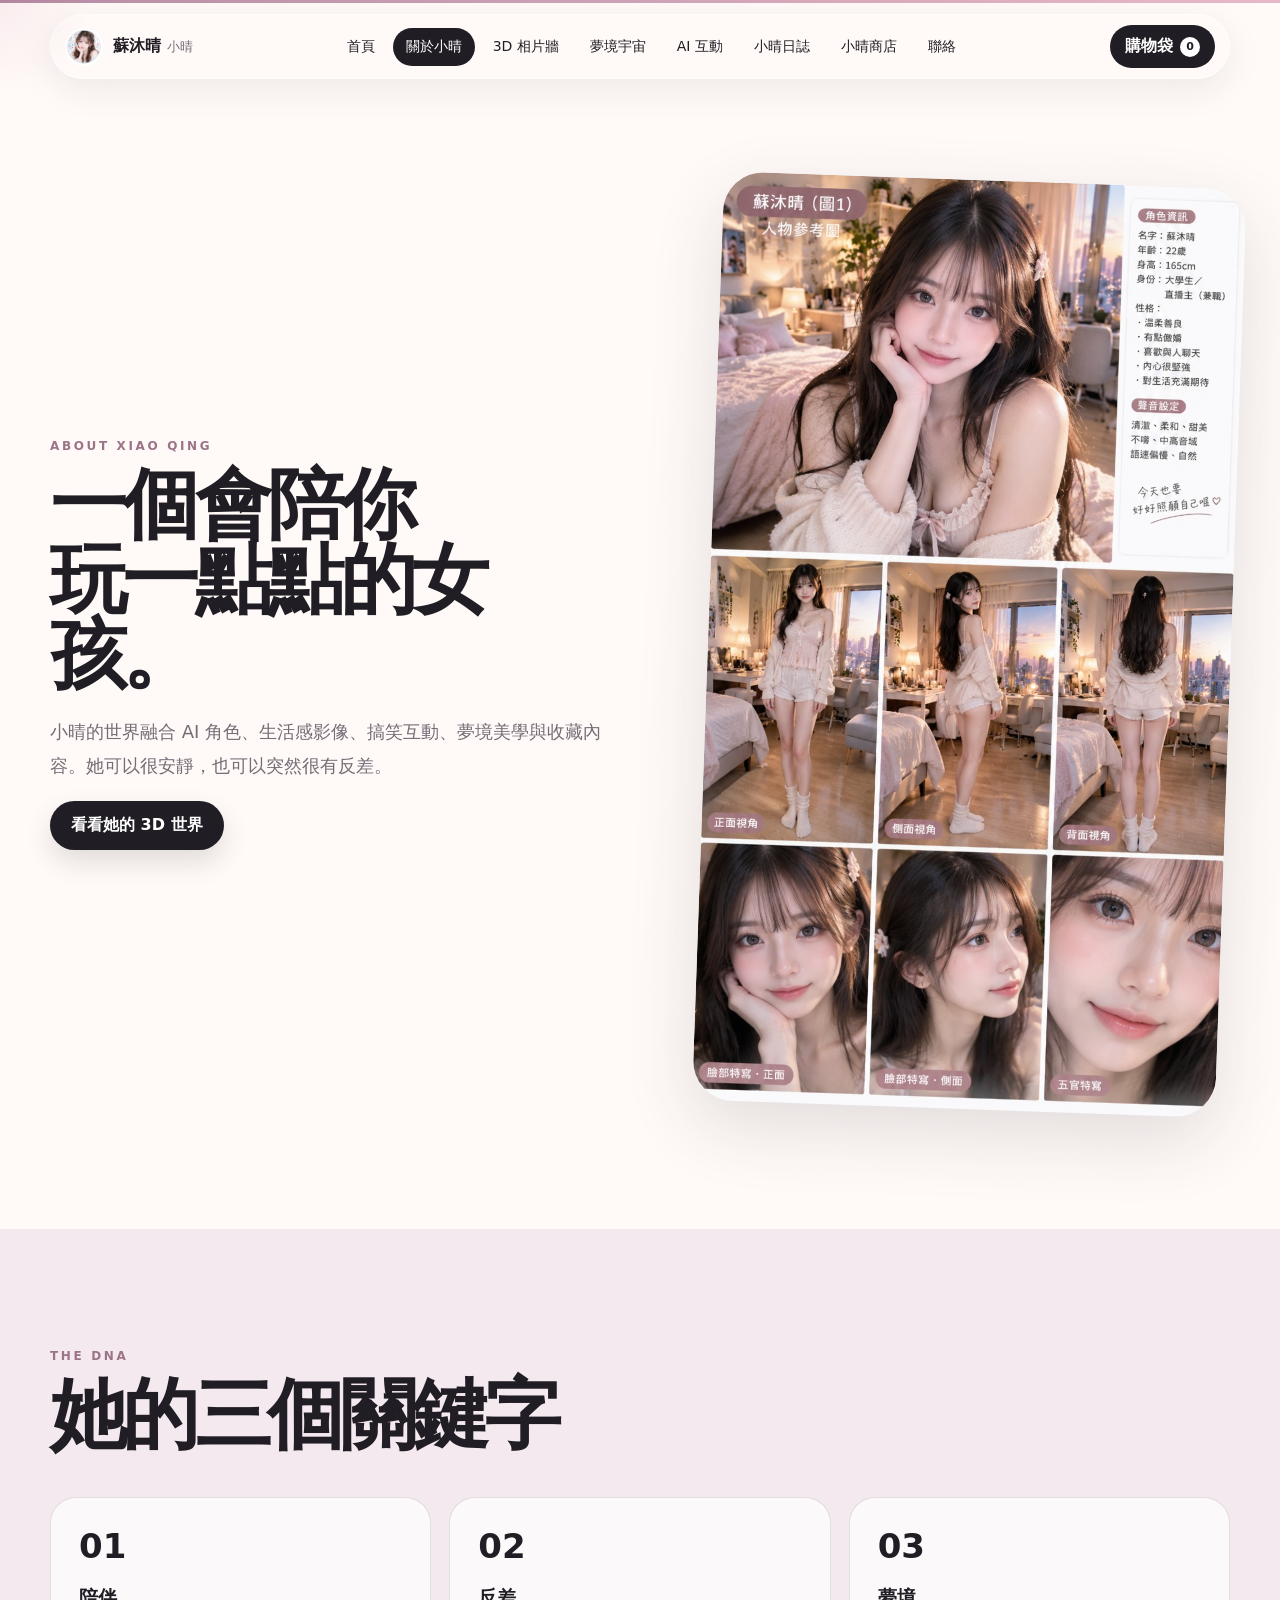
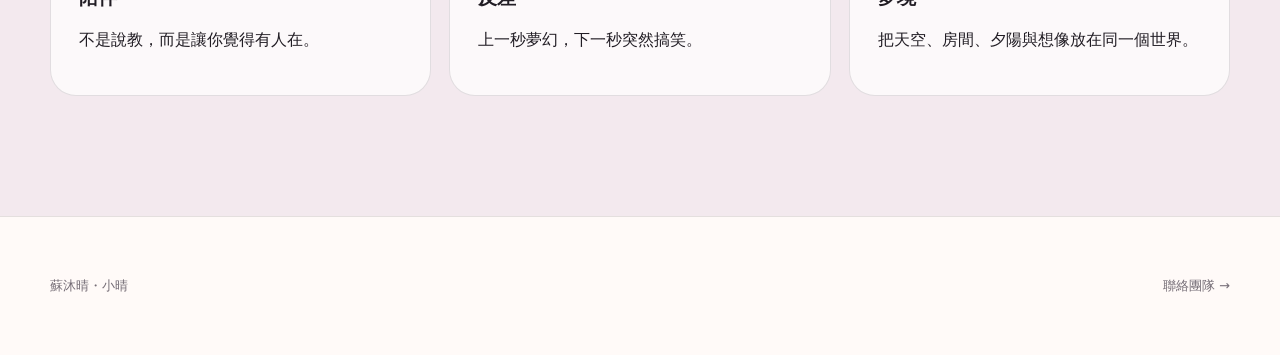
==== about.html @ 4d855e4e "Add files via upload" ====
<!doctype html><html lang="zh-Hant"><head><meta charset="utf-8"><meta name="viewport" content="width=device-width,initial-scale=1"><title>關於小晴｜蘇沐晴</title><link rel="stylesheet" href="style.css"></head><body><div class="topline"></div><div class="cursor-glow"></div><nav class="nav"><a class="brand" href="index.html"><img src="assets/avatar.jpg"><span>蘇沐晴 <small>小晴</small></span></a><div class="navlinks"><a href="index.html">首頁</a><a class="active" href="about.html">關於小晴</a><a href="gallery.html">3D 相片牆</a><a href="universe.html">夢境宇宙</a><a href="interaction.html">AI 互動</a><a href="journal.html">小晴日誌</a><a href="shop.html">小晴商店</a><a href="contact.html">聯絡</a></div><button class="cart open-cart">購物袋 <span class="count cart-count">0</span></button><button class="menu">☰</button></nav><main><section class="section split" style="padding-top:180px"><div><div class="kicker">ABOUT XIAO QING</div><h1 class="title">一個會陪你<br>玩一點點的女孩。</h1><p class="lead">小晴的世界融合 AI 角色、生活感影像、搞笑互動、夢境美學與收藏內容。她可以很安靜，也可以突然很有反差。</p><a class="btn" href="gallery.html">看看她的 3D 世界</a></div><div class="portrait"><img src="assets/character-sheet.jpg"></div></section><section class="section" style="background:#f3e9ee"><div class="kicker">THE DNA</div><h2 class="title">她的三個關鍵字</h2><div class="feature-grid"><div class="feature"><b>01</b><h3>陪伴</h3><p>不是說教，而是讓你覺得有人在。</p></div><div class="feature"><b>02</b><h3>反差</h3><p>上一秒夢幻，下一秒突然搞笑。</p></div><div class="feature"><b>03</b><h3>夢境</h3><p>把天空、房間、夕陽與想像放在同一個世界。</p></div></div></section></main><footer class="footer"><div>蘇沐晴・小晴</div><div><a href="contact.html">聯絡團隊 →</a></div></footer><div class="modal" id="cartModal"><div class="modal-box" style="padding:35px"><button class="modal-close">×</button><h2>我的購物袋</h2><div class="cart-list"></div><div style="display:flex;justify-content:space-between;margin-top:25px"><b>總計</b><b class="cart-total">NT$0</b></div><button class="btn checkout" style="width:100%;margin-top:20px">前往下單</button></div></div><div class="toast"></div><button class="backtop">↑</button><script src="script.js"></script></body></html>
---- style.css ----
:root{--ink:#211d24;--muted:#756d76;--paper:#fffaf8;--pink:#f4dce3;--blue:#dfeaf5;--line:rgba(33,29,36,.12);--glass:rgba(255,255,255,.66);--shadow:0 24px 70px rgba(52,38,52,.14);--radius:28px}*{box-sizing:border-box}html{scroll-behavior:smooth}body{margin:0;color:var(--ink);font-family:"Noto Sans TC","Microsoft JhengHei",system-ui,sans-serif;background:var(--paper);overflow-x:hidden}a{color:inherit;text-decoration:none}button,input,textarea,select{font:inherit}button{cursor:pointer;border:0}.topline{position:fixed;top:0;left:0;right:0;height:3px;background:linear-gradient(90deg,#b68da5,#e7b8c7,#9ab7d2,#b68da5);background-size:300% 100%;animation:flow 7s linear infinite;z-index:1000}@keyframes flow{to{background-position:300% 0}}.nav{position:fixed;z-index:900;top:14px;left:50%;transform:translateX(-50%);width:min(1180px,calc(100% - 32px));padding:10px 14px;border:1px solid rgba(255,255,255,.65);background:rgba(255,250,248,.68);backdrop-filter:blur(18px);border-radius:999px;display:flex;align-items:center;gap:16px;box-shadow:0 10px 35px rgba(38,27,38,.08)}.brand{display:flex;align-items:center;gap:10px;font-weight:800;white-space:nowrap}.brand img{width:38px;height:38px;border-radius:50%;object-fit:cover;border:2px solid #fff}.brand small{font-weight:500;color:var(--muted)}.navlinks{display:flex;align-items:center;justify-content:center;gap:5px;flex:1}.navlinks a{padding:10px 13px;border-radius:999px;font-size:14px;transition:.25s}.navlinks a:hover,.navlinks a.active{background:#211d24;color:#fff}.cart{padding:11px 15px;border-radius:999px;background:#211d24;color:#fff;display:flex;align-items:center;gap:7px;font-weight:700}.count{min-width:20px;height:20px;border-radius:50%;display:grid;place-items:center;background:#fff;color:#211d24;font-size:11px}.menu{display:none;background:#211d24;color:#fff;border-radius:50%;width:42px;height:42px}.hero{min-height:100vh;position:relative;display:grid;place-items:center;overflow:hidden;background:#111}.hero-bg{position:absolute;inset:0;background:url('assets/hero.jpg') center/cover;filter:saturate(.95)}.hero-bg:after{content:"";position:absolute;inset:0;background:linear-gradient(90deg,rgba(17,14,19,.7),rgba(17,14,19,.18) 65%,rgba(17,14,19,.35))}.hero-content{position:relative;z-index:2;width:min(1180px,calc(100% - 40px));padding-top:100px;color:#fff}.eyebrow{letter-spacing:.24em;font-size:12px;text-transform:uppercase;opacity:.8}.hero h1{font-size:clamp(54px,9vw,128px);line-height:.92;margin:20px 0 18px;letter-spacing:-.07em}.hero p{font-size:clamp(16px,2vw,22px);max-width:620px;line-height:1.8;color:rgba(255,255,255,.86)}.hero-actions{display:flex;gap:12px;flex-wrap:wrap;margin-top:32px}.btn{display:inline-flex;align-items:center;justify-content:center;gap:9px;padding:14px 21px;border-radius:999px;background:#211d24;color:#fff;font-weight:800;transition:.3s;box-shadow:0 12px 28px rgba(0,0,0,.12)}.btn:hover{transform:translateY(-4px);box-shadow:0 18px 34px rgba(0,0,0,.18)}.btn.light{background:#fff;color:#211d24}.btn.ghost{background:transparent;border:1px solid currentColor;box-shadow:none}.hero-orb{position:absolute;width:320px;height:320px;border-radius:50%;right:-90px;bottom:-80px;background:radial-gradient(circle,rgba(255,255,255,.25),transparent 68%);filter:blur(5px)}.marquee{overflow:hidden;border-block:1px solid var(--line);background:#211d24;color:#fff}.marquee-track{display:flex;width:max-content;animation:marq 24s linear infinite}.marquee span{padding:14px 28px;letter-spacing:.12em;font-size:12px;white-space:nowrap}@keyframes marq{to{transform:translateX(-50%)}}section{position:relative}.section{padding:120px max(22px,calc((100% - 1180px)/2))}.split{display:grid;grid-template-columns:1.05fr .95fr;gap:80px;align-items:center}.kicker{font-size:12px;letter-spacing:.22em;text-transform:uppercase;color:#9b7487;font-weight:800}.title{font-size:clamp(42px,6vw,82px);line-height:.98;letter-spacing:-.06em;margin:14px 0 22px}.lead{font-size:18px;line-height:1.9;color:var(--muted)}.portrait{border-radius:40px;overflow:hidden;box-shadow:var(--shadow);transform:rotate(2deg);background:#eee}.portrait img{width:100%;display:block}.floating-note{position:absolute;right:-20px;bottom:25px;padding:18px 22px;background:rgba(255,255,255,.84);backdrop-filter:blur(15px);border:1px solid #fff;border-radius:22px;box-shadow:var(--shadow);max-width:250px}.feature-grid{display:grid;grid-template-columns:repeat(3,1fr);gap:18px;margin-top:45px}.feature{padding:28px;border:1px solid var(--line);background:rgba(255,255,255,.7);border-radius:26px;transition:.35s}.feature:hover{transform:translateY(-8px) rotate(.5deg);box-shadow:var(--shadow)}.feature b{display:block;font-size:34px;margin-bottom:18px}.scene{min-height:75vh;background:center/cover fixed url('assets/room-window.jpg');display:grid;place-items:center}.scene-card{width:min(760px,calc(100% - 40px));padding:50px;border:1px solid rgba(255,255,255,.5);background:rgba(255,255,255,.18);backdrop-filter:blur(15px);color:#fff;border-radius:36px;text-align:center;box-shadow:0 30px 100px rgba(0,0,0,.22)}.scene-card h2{font-size:clamp(40px,6vw,78px);margin:0 0 16px}.cards{display:grid;grid-template-columns:repeat(3,1fr);gap:18px}.mini-card{min-height:330px;border-radius:30px;overflow:hidden;position:relative;isolation:isolate;transition:.4s;box-shadow:var(--shadow)}.mini-card:hover{transform:translateY(-10px) scale(1.01)}.mini-card img{width:100%;height:100%;object-fit:cover}.mini-card:after{content:"";position:absolute;inset:45% 0 0;background:linear-gradient(transparent,rgba(0,0,0,.7));z-index:1}.mini-card .caption{position:absolute;z-index:2;bottom:24px;left:24px;right:24px;color:#fff}.mini-card .caption h3{margin:0 0 6px;font-size:26px}.shop-head{display:flex;justify-content:space-between;align-items:end;gap:30px;margin-bottom:42px}.products{display:grid;grid-template-columns:repeat(3,1fr);gap:22px}.product{background:#fff;border:1px solid var(--line);border-radius:30px;overflow:hidden;transition:.35s;box-shadow:0 12px 40px rgba(45,34,44,.05)}.product:hover{transform:translateY(-8px);box-shadow:var(--shadow)}.product-img{height:330px;overflow:hidden;position:relative}.product-img img{width:100%;height:100%;object-fit:cover;transition:.6s}.product:hover .product-img img{transform:scale(1.06)}.tag{position:absolute;left:15px;top:15px;padding:8px 12px;background:rgba(255,255,255,.86);backdrop-filter:blur(8px);border-radius:999px;font-size:11px;font-weight:800}.product-body{padding:22px}.product-body h3{margin:0 0 8px;font-size:21px}.price{font-weight:900;font-size:20px}.product-actions{display:flex;gap:8px;margin-top:18px}.product-actions .btn{flex:1;padding:12px 10px;font-size:13px}.story-band{background:linear-gradient(135deg,#f1dce5,#dceaf5);overflow:hidden}.story-band:before{content:"";position:absolute;width:520px;height:520px;border-radius:50%;background:rgba(255,255,255,.4);right:-150px;top:-180px}.gallery-wrap{background:#0c0b11;color:#fff;min-height:100vh;padding-top:150px;overflow:hidden}.gallery-stage{width:min(1100px,100%);height:620px;margin:20px auto 70px;position:relative;perspective:1400px;display:grid;place-items:center}.ring{width:340px;height:470px;position:relative;transform-style:preserve-3d;transition:transform .12s linear}.ring-card{position:absolute;left:0;top:0;width:340px;height:470px;border-radius:30px;overflow:hidden;border:1px solid rgba(255,255,255,.22);box-shadow:0 30px 80px rgba(0,0,0,.45);backface-visibility:hidden;background:#222}.ring-card img{width:100%;height:100%;object-fit:cover}.ring-card:after{content:"";position:absolute;inset:60% 0 0;background:linear-gradient(transparent,rgba(0,0,0,.7))}.ring-label{position:absolute;left:20px;bottom:20px;z-index:2}.gallery-controls{display:flex;justify-content:center;gap:12px}.circle-btn{width:50px;height:50px;border-radius:50%;background:#fff;color:#111;font-weight:900}.gallery-tip{text-align:center;color:rgba(255,255,255,.6);margin-top:20px}.universe{min-height:100vh;padding-top:150px;background:#080b16;color:#fff;position:relative;overflow:hidden}.starfield{position:absolute;inset:0;background-image:radial-gradient(#fff 1px,transparent 1px);background-size:75px 75px;opacity:.16;animation:stars 28s linear infinite}@keyframes stars{to{transform:translate(75px,75px)}}.planet{width:min(650px,75vw);aspect-ratio:1;border-radius:50%;margin:70px auto;background:radial-gradient(circle at 32% 25%,#ffe6ee 0 5%,transparent 20%),radial-gradient(circle at 62% 40%,#b3c8ee,transparent 35%),radial-gradient(circle at 35% 70%,#d59ab0,transparent 38%),linear-gradient(145deg,#111b45,#b9789b);box-shadow:inset -50px -60px 100px rgba(0,0,0,.5),0 0 100px rgba(173,140,255,.2);animation:float 7s ease-in-out infinite}@keyframes float{50%{transform:translateY(-18px) rotate(3deg)}}.planet-inner{text-align:center;padding-top:170px}.planet-inner h1{font-size:clamp(50px,8vw,110px);margin:0;letter-spacing:-.07em}.planet-inner p{color:#c9c9d8}.journal-grid{display:grid;grid-template-columns:1.5fr 1fr 1fr;gap:18px}.journal-card{min-height:430px;padding:28px;border-radius:32px;background:#fff;border:1px solid var(--line);display:flex;flex-direction:column;justify-content:end;overflow:hidden;position:relative}.journal-card img{position:absolute;inset:0;width:100%;height:100%;object-fit:cover;z-index:0}.journal-card:after{content:"";position:absolute;inset:45% 0 0;background:linear-gradient(transparent,rgba(0,0,0,.78));z-index:1}.journal-card .jtext{position:relative;z-index:2;color:#fff}.contact{background:#f4edf1}.contact-grid{display:grid;grid-template-columns:.8fr 1.2fr;gap:70px;align-items:start}.form{background:#fff;border:1px solid var(--line);padding:30px;border-radius:32px;box-shadow:var(--shadow)}.field{display:grid;gap:8px;margin-bottom:18px}.field label{font-size:13px;font-weight:800}.field input,.field textarea,.field select{width:100%;padding:14px 15px;border:1px solid var(--line);border-radius:16px;background:#fff;outline:0}.field input:focus,.field textarea:focus,.field select:focus{border-color:#9b7487;box-shadow:0 0 0 4px rgba(155,116,135,.1)}.field textarea{min-height:150px;resize:vertical}.footer{padding:60px max(22px,calc((100% - 1180px)/2));display:flex;justify-content:space-between;gap:20px;border-top:1px solid var(--line);font-size:13px;color:var(--muted)}.modal{position:fixed;inset:0;background:rgba(15,12,18,.62);backdrop-filter:blur(12px);z-index:2000;display:none;place-items:center;padding:20px}.modal.show{display:grid}.modal-box{width:min(900px,100%);max-height:90vh;overflow:auto;background:#fff;border-radius:34px;box-shadow:0 40px 120px rgba(0,0,0,.3);position:relative}.modal-close{position:absolute;right:16px;top:16px;width:44px;height:44px;border-radius:50%;background:#211d24;color:#fff;z-index:3}.product-detail{display:grid;grid-template-columns:1fr 1fr}.product-detail img{width:100%;height:100%;min-height:500px;object-fit:cover}.detail-copy{padding:45px}.detail-copy h2{font-size:42px;line-height:1;margin:10px 0 15px}.qty{display:flex;align-items:center;gap:10px;margin:24px 0}.qty button{width:38px;height:38px;border-radius:50%;background:#f0e9ed}.toast{position:fixed;left:50%;bottom:25px;transform:translate(-50%,20px);background:#211d24;color:#fff;padding:14px 20px;border-radius:999px;z-index:3000;opacity:0;pointer-events:none;transition:.3s}.toast.show{opacity:1;transform:translate(-50%,0)}.cursor-glow{position:fixed;width:220px;height:220px;border-radius:50%;background:radial-gradient(circle,rgba(228,181,202,.18),transparent 65%);pointer-events:none;transform:translate(-50%,-50%);z-index:9999;mix-blend-mode:multiply}.reveal{opacity:0;transform:translateY(25px);transition:opacity .8s ease,transform .8s ease}.reveal.on{opacity:1;transform:none}.backtop{position:fixed;right:22px;bottom:22px;width:48px;height:48px;border-radius:50%;background:#211d24;color:#fff;z-index:800;opacity:0;pointer-events:none;transition:.3s}.backtop.show{opacity:1;pointer-events:auto}@media(max-width:900px){.navlinks{display:none}.nav.open .navlinks{display:flex;position:absolute;top:68px;left:0;right:0;padding:12px;background:rgba(255,250,248,.95);border-radius:24px;flex-direction:column}.menu{display:block}.cart{margin-left:auto}.split,.contact-grid{grid-template-columns:1fr}.cards,.products,.feature-grid,.journal-grid{grid-template-columns:1fr}.product-detail{grid-template-columns:1fr}.product-detail img{min-height:330px;max-height:430px}.gallery-stage{height:520px}.ring,.ring-card{width:290px}.ring-card{height:400px}.section{padding-block:80px}.hero-content{padding-top:120px}.shop-head{display:block}.scene{min-height:65vh;background-attachment:scroll}.footer{flex-direction:column}}@media(prefers-reduced-motion:reduce){*,*:before,*:after{animation:none!important;scroll-behavior:auto!important;transition:none!important}}

/* ===== AI INTERACTION ROOM ===== */
.interaction-page{background:#080812;color:#fff}.interaction-hero{min-height:100vh;padding:145px max(22px,calc((100% - 1180px)/2)) 70px;display:grid;grid-template-columns:.85fr 1.15fr;gap:40px;align-items:center;position:relative;overflow:hidden;background:radial-gradient(circle at 70% 35%,rgba(212,164,202,.18),transparent 25%),radial-gradient(circle at 20% 70%,rgba(123,166,220,.12),transparent 25%),#080812}.interaction-stars{position:absolute;inset:0;opacity:.25;background-image:radial-gradient(#fff 1px,transparent 1px);background-size:90px 90px;animation:stars 30s linear infinite}.interaction-copy,.character-stage{position:relative;z-index:2}.interaction-copy h1{font-size:clamp(52px,7vw,96px);line-height:.95;letter-spacing:-.065em;margin:18px 0}.interaction-copy h1 em{font-style:normal;background:linear-gradient(90deg,#fff,#f0cde0,#c8dbff);-webkit-background-clip:text;background-clip:text;color:transparent}.interaction-copy p{max-width:580px;color:#c9c7d3;font-size:17px;line-height:1.9}.interaction-status{display:inline-flex;align-items:center;gap:9px;margin-top:24px;padding:12px 16px;border:1px solid rgba(255,255,255,.12);border-radius:999px;background:rgba(255,255,255,.05);color:#ddd}.status-dot{width:8px;height:8px;border-radius:50%;background:#a7e4c0;box-shadow:0 0 14px #a7e4c0}.character-stage{display:grid;place-items:center;min-height:650px;perspective:1200px}.stage-glow{position:absolute;width:520px;height:520px;border-radius:50%;background:radial-gradient(circle,rgba(242,194,219,.24),transparent 65%);filter:blur(10px)}.stage-card{width:min(500px,90%);height:650px;border:1px solid rgba(255,255,255,.14);border-radius:42px;overflow:hidden;position:relative;background:linear-gradient(180deg,rgba(255,255,255,.1),rgba(255,255,255,.03));box-shadow:0 40px 120px rgba(0,0,0,.45);transform:rotateY(-5deg);backdrop-filter:blur(8px)}.stage-card video,.stage-card>img{position:absolute;inset:0;width:100%;height:100%;object-fit:cover}.stage-card video{display:none}.stage-card video.ready{display:block}.stage-card>img.hidden{display:none}.stage-card:after{content:"";position:absolute;inset:55% 0 0;background:linear-gradient(transparent,rgba(0,0,0,.75));pointer-events:none}.stage-caption{position:absolute;left:28px;right:28px;bottom:26px;z-index:3}.stage-caption span{display:block;font-size:30px;font-weight:900}.stage-caption small{display:block;color:#ddd;margin-top:6px}.interaction-section{background:#faf5f7;color:#211d24}.interaction-section .lead{max-width:560px}.action-grid{display:grid;grid-template-columns:repeat(3,1fr);gap:14px}.action-btn{border:1px solid #eadde3;background:#fff;border-radius:24px;padding:18px;display:grid;grid-template-columns:auto 1fr auto;align-items:center;gap:14px;text-align:left;transition:.25s;cursor:pointer}.action-btn:hover,.action-btn.selected{transform:translateY(-5px);box-shadow:0 18px 45px rgba(77,47,64,.12);border-color:#c9a5b6}.action-icon{font-size:32px}.action-btn b{display:block;font-size:17px}.action-btn small{display:block;color:#8a7b83;margin-top:4px}.action-btn i{font-style:normal;color:#9b7487}.interaction-note{margin-top:30px;padding:22px 24px;border-radius:24px;background:linear-gradient(135deg,#f1e0e8,#e7eef8);line-height:1.8;color:#554850}.interaction-future{background:#0f101b;color:#fff}.interaction-future .lead{color:#c4c3cf;max-width:650px}.future-grid{display:grid;grid-template-columns:1fr 1fr;gap:70px;align-items:center}.future-cards{display:grid;grid-template-columns:1fr;gap:14px}.future-card{padding:25px;border:1px solid rgba(255,255,255,.1);border-radius:25px;background:rgba(255,255,255,.04);transition:.3s}.future-card:hover{transform:translateX(8px);background:rgba(255,255,255,.07)}.future-card b{font-size:12px;letter-spacing:.2em;color:#d8b4c8}.future-card h3{margin:8px 0}.future-card p{margin:0;color:#a9a8b5}@media(max-width:900px){.interaction-hero{grid-template-columns:1fr;padding-top:120px}.interaction-copy{order:1}.character-stage{order:2;min-height:560px}.stage-card{height:560px}.action-grid,.future-grid{grid-template-columns:1fr}.interaction-copy h1{font-size:clamp(50px,15vw,78px)}}
.transfer-box{display:none;margin:-4px 0 18px;padding:16px 18px;border-radius:18px;background:#faf1f5;border:1px solid #ecd9e2;color:#6d5862;line-height:1.7}.transfer-box.show{display:block}.transfer-box p{margin:6px 0 0;font-size:13px}
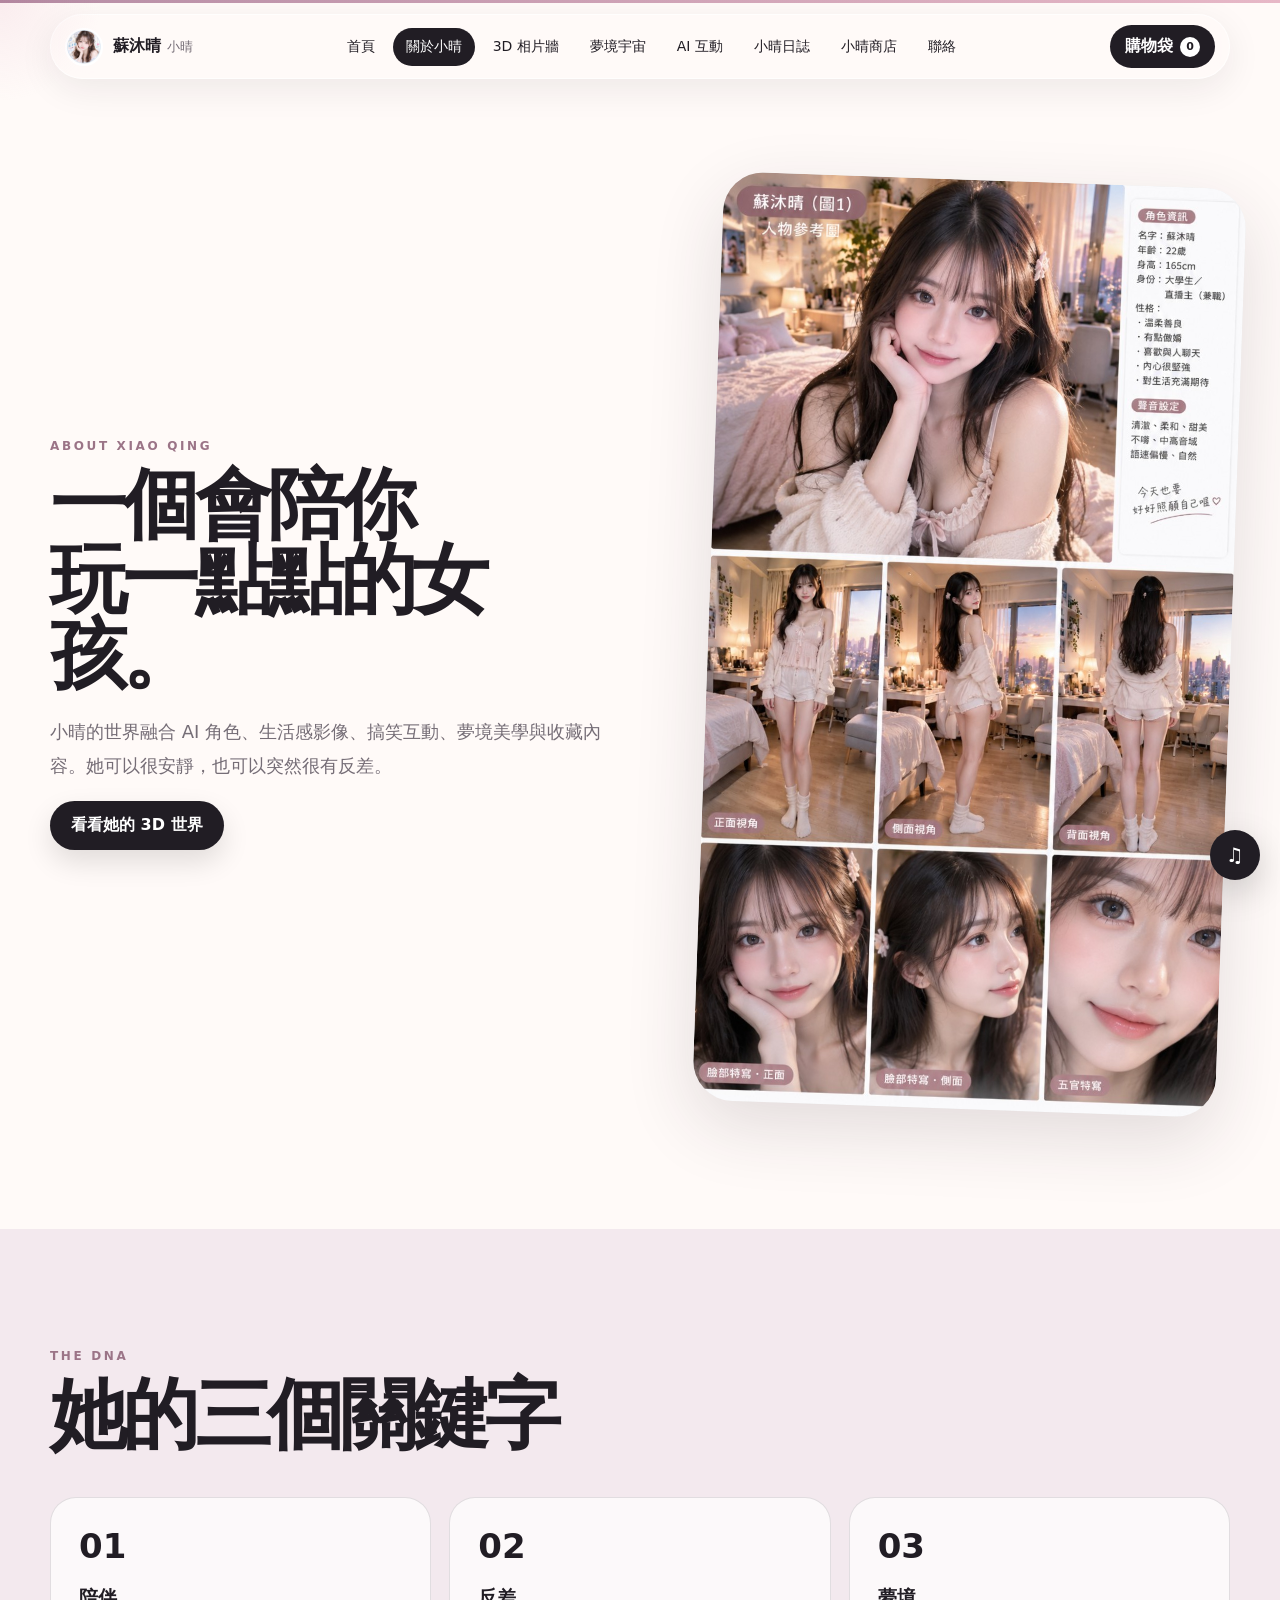
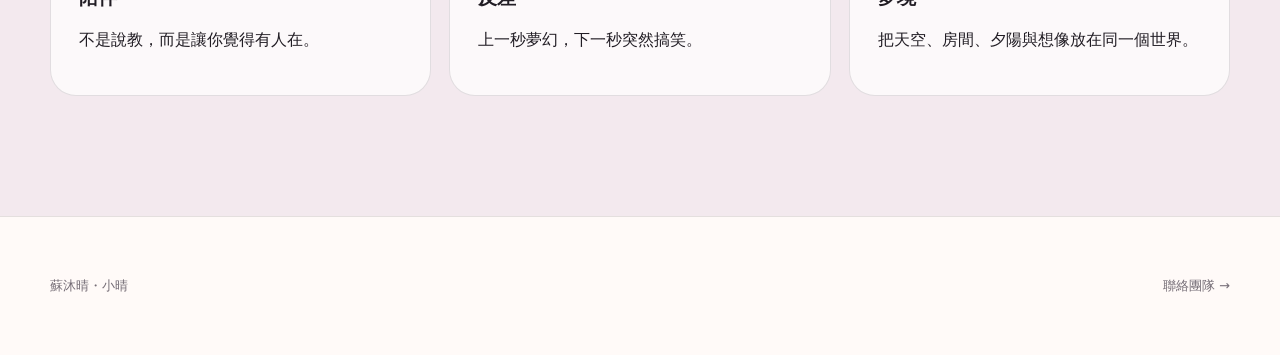
==== commit a675fe33: "Add files via upload" ====
--- a/about.html
+++ b/about.html
@@ -1 +1 @@
-<!doctype html><html lang="zh-Hant"><head><meta charset="utf-8"><meta name="viewport" content="width=device-width,initial-scale=1"><title>關於小晴｜蘇沐晴</title><link rel="stylesheet" href="style.css"></head><body><div class="topline"></div><div class="cursor-glow"></div><nav class="nav"><a class="brand" href="index.html"><img src="assets/avatar.jpg"><span>蘇沐晴 <small>小晴</small></span></a><div class="navlinks"><a href="index.html">首頁</a><a class="active" href="about.html">關於小晴</a><a href="gallery.html">3D 相片牆</a><a href="universe.html">夢境宇宙</a><a href="interaction.html">AI 互動</a><a href="journal.html">小晴日誌</a><a href="shop.html">小晴商店</a><a href="contact.html">聯絡</a></div><button class="cart open-cart">購物袋 <span class="count cart-count">0</span></button><button class="menu">☰</button></nav><main><section class="section split" style="padding-top:180px"><div><div class="kicker">ABOUT XIAO QING</div><h1 class="title">一個會陪你<br>玩一點點的女孩。</h1><p class="lead">小晴的世界融合 AI 角色、生活感影像、搞笑互動、夢境美學與收藏內容。她可以很安靜，也可以突然很有反差。</p><a class="btn" href="gallery.html">看看她的 3D 世界</a></div><div class="portrait"><img src="assets/character-sheet.jpg"></div></section><section class="section" style="background:#f3e9ee"><div class="kicker">THE DNA</div><h2 class="title">她的三個關鍵字</h2><div class="feature-grid"><div class="feature"><b>01</b><h3>陪伴</h3><p>不是說教，而是讓你覺得有人在。</p></div><div class="feature"><b>02</b><h3>反差</h3><p>上一秒夢幻，下一秒突然搞笑。</p></div><div class="feature"><b>03</b><h3>夢境</h3><p>把天空、房間、夕陽與想像放在同一個世界。</p></div></div></section></main><footer class="footer"><div>蘇沐晴・小晴</div><div><a href="contact.html">聯絡團隊 →</a></div></footer><div class="modal" id="cartModal"><div class="modal-box" style="padding:35px"><button class="modal-close">×</button><h2>我的購物袋</h2><div class="cart-list"></div><div style="display:flex;justify-content:space-between;margin-top:25px"><b>總計</b><b class="cart-total">NT$0</b></div><button class="btn checkout" style="width:100%;margin-top:20px">前往下單</button></div></div><div class="toast"></div><button class="backtop">↑</button><script src="script.js"></script></body></html>
+<!doctype html><html lang="zh-Hant"><head><meta charset="utf-8"><meta name="viewport" content="width=device-width,initial-scale=1"><title>關於小晴｜蘇沐晴</title><link rel="stylesheet" href="style.css"></head><body><div class="topline"></div><div class="cursor-glow"></div><nav class="nav"><a class="brand" href="index.html"><img src="assets/avatar.jpg"><span>蘇沐晴 <small>小晴</small></span></a><div class="navlinks"><a href="index.html">首頁</a><a class="active" href="about.html">關於小晴</a><a href="gallery.html">3D 相片牆</a><a href="universe.html">夢境宇宙</a><a href="interaction.html">AI 互動</a><a href="journal.html">小晴日誌</a><a href="shop.html">小晴商店</a><a href="contact.html">聯絡</a></div><button class="cart open-cart">購物袋 <span class="count cart-count">0</span></button><button class="menu">☰</button></nav><main><section class="section split" style="padding-top:180px"><div><div class="kicker">ABOUT XIAO QING</div><h1 class="title">一個會陪你<br>玩一點點的女孩。</h1><p class="lead">小晴的世界融合 AI 角色、生活感影像、搞笑互動、夢境美學與收藏內容。她可以很安靜，也可以突然很有反差。</p><a class="btn" href="gallery.html">看看她的 3D 世界</a></div><div class="portrait"><img src="assets/character-sheet.jpg"></div></section><section class="section" style="background:#f3e9ee"><div class="kicker">THE DNA</div><h2 class="title">她的三個關鍵字</h2><div class="feature-grid"><div class="feature"><b>01</b><h3>陪伴</h3><p>不是說教，而是讓你覺得有人在。</p></div><div class="feature"><b>02</b><h3>反差</h3><p>上一秒夢幻，下一秒突然搞笑。</p></div><div class="feature"><b>03</b><h3>夢境</h3><p>把天空、房間、夕陽與想像放在同一個世界。</p></div></div></section></main><footer class="footer"><div>蘇沐晴・小晴</div><div><a href="contact.html">聯絡團隊 →</a></div></footer><div class="modal" id="cartModal"><div class="modal-box" style="padding:35px"><button class="modal-close">×</button><h2>我的購物袋</h2><div class="cart-list"></div><div style="display:flex;justify-content:space-between;margin-top:25px"><b>總計</b><b class="cart-total">NT$0</b></div><button class="btn checkout" style="width:100%;margin-top:20px">前往下單</button></div></div><div class="toast"></div><button class="backtop">↑</button><script src="script.js"></script><script src="music.js"></script></body></html>
--- a/style.css
+++ b/style.css
@@ -3,3 +3,11 @@
 /* ===== AI INTERACTION ROOM ===== */
 .interaction-page{background:#080812;color:#fff}.interaction-hero{min-height:100vh;padding:145px max(22px,calc((100% - 1180px)/2)) 70px;display:grid;grid-template-columns:.85fr 1.15fr;gap:40px;align-items:center;position:relative;overflow:hidden;background:radial-gradient(circle at 70% 35%,rgba(212,164,202,.18),transparent 25%),radial-gradient(circle at 20% 70%,rgba(123,166,220,.12),transparent 25%),#080812}.interaction-stars{position:absolute;inset:0;opacity:.25;background-image:radial-gradient(#fff 1px,transparent 1px);background-size:90px 90px;animation:stars 30s linear infinite}.interaction-copy,.character-stage{position:relative;z-index:2}.interaction-copy h1{font-size:clamp(52px,7vw,96px);line-height:.95;letter-spacing:-.065em;margin:18px 0}.interaction-copy h1 em{font-style:normal;background:linear-gradient(90deg,#fff,#f0cde0,#c8dbff);-webkit-background-clip:text;background-clip:text;color:transparent}.interaction-copy p{max-width:580px;color:#c9c7d3;font-size:17px;line-height:1.9}.interaction-status{display:inline-flex;align-items:center;gap:9px;margin-top:24px;padding:12px 16px;border:1px solid rgba(255,255,255,.12);border-radius:999px;background:rgba(255,255,255,.05);color:#ddd}.status-dot{width:8px;height:8px;border-radius:50%;background:#a7e4c0;box-shadow:0 0 14px #a7e4c0}.character-stage{display:grid;place-items:center;min-height:650px;perspective:1200px}.stage-glow{position:absolute;width:520px;height:520px;border-radius:50%;background:radial-gradient(circle,rgba(242,194,219,.24),transparent 65%);filter:blur(10px)}.stage-card{width:min(500px,90%);height:650px;border:1px solid rgba(255,255,255,.14);border-radius:42px;overflow:hidden;position:relative;background:linear-gradient(180deg,rgba(255,255,255,.1),rgba(255,255,255,.03));box-shadow:0 40px 120px rgba(0,0,0,.45);transform:rotateY(-5deg);backdrop-filter:blur(8px)}.stage-card video,.stage-card>img{position:absolute;inset:0;width:100%;height:100%;object-fit:cover}.stage-card video{display:none}.stage-card video.ready{display:block}.stage-card>img.hidden{display:none}.stage-card:after{content:"";position:absolute;inset:55% 0 0;background:linear-gradient(transparent,rgba(0,0,0,.75));pointer-events:none}.stage-caption{position:absolute;left:28px;right:28px;bottom:26px;z-index:3}.stage-caption span{display:block;font-size:30px;font-weight:900}.stage-caption small{display:block;color:#ddd;margin-top:6px}.interaction-section{background:#faf5f7;color:#211d24}.interaction-section .lead{max-width:560px}.action-grid{display:grid;grid-template-columns:repeat(3,1fr);gap:14px}.action-btn{border:1px solid #eadde3;background:#fff;border-radius:24px;padding:18px;display:grid;grid-template-columns:auto 1fr auto;align-items:center;gap:14px;text-align:left;transition:.25s;cursor:pointer}.action-btn:hover,.action-btn.selected{transform:translateY(-5px);box-shadow:0 18px 45px rgba(77,47,64,.12);border-color:#c9a5b6}.action-icon{font-size:32px}.action-btn b{display:block;font-size:17px}.action-btn small{display:block;color:#8a7b83;margin-top:4px}.action-btn i{font-style:normal;color:#9b7487}.interaction-note{margin-top:30px;padding:22px 24px;border-radius:24px;background:linear-gradient(135deg,#f1e0e8,#e7eef8);line-height:1.8;color:#554850}.interaction-future{background:#0f101b;color:#fff}.interaction-future .lead{color:#c4c3cf;max-width:650px}.future-grid{display:grid;grid-template-columns:1fr 1fr;gap:70px;align-items:center}.future-cards{display:grid;grid-template-columns:1fr;gap:14px}.future-card{padding:25px;border:1px solid rgba(255,255,255,.1);border-radius:25px;background:rgba(255,255,255,.04);transition:.3s}.future-card:hover{transform:translateX(8px);background:rgba(255,255,255,.07)}.future-card b{font-size:12px;letter-spacing:.2em;color:#d8b4c8}.future-card h3{margin:8px 0}.future-card p{margin:0;color:#a9a8b5}@media(max-width:900px){.interaction-hero{grid-template-columns:1fr;padding-top:120px}.interaction-copy{order:1}.character-stage{order:2;min-height:560px}.stage-card{height:560px}.action-grid,.future-grid{grid-template-columns:1fr}.interaction-copy h1{font-size:clamp(50px,15vw,78px)}}
 .transfer-box{display:none;margin:-4px 0 18px;padding:16px 18px;border-radius:18px;background:#faf1f5;border:1px solid #ecd9e2;color:#6d5862;line-height:1.7}.transfer-box.show{display:block}.transfer-box p{margin:6px 0 0;font-size:13px}
+/* ===== V5.1 DREAM WORLD / INTERACTION UPGRADE ===== */
+.feature-link{display:block;color:inherit}.feature-link span{display:inline-block;margin-top:16px;font-size:13px;font-weight:800;color:#9b7487}.feature-link:hover span{transform:translateX(5px);transition:.25s}
+.universe-intro{position:relative;z-index:2;text-align:center;padding:40px 22px 0}.universe-intro h1{font-size:clamp(58px,10vw,130px);line-height:.9;letter-spacing:-.08em;margin:15px 0}.universe-intro p{color:#bfc1d0;font-size:18px}.universe-intro b{color:#fff}.dream-console{position:relative;z-index:2;width:min(1180px,calc(100% - 40px));margin:10px auto 70px;display:grid;grid-template-columns:1.25fr .75fr;gap:30px;align-items:center}.dream-orbit-wrap{position:relative;min-height:650px;display:grid;place-items:center}.dream-orbit{width:min(680px,78vw);height:min(680px,78vw);min-width:440px;min-height:440px;position:relative;display:grid;place-items:center;border-radius:50%;touch-action:none}.dream-orbit:before,.dream-orbit:after{content:"";position:absolute;inset:7%;border:1px solid rgba(255,255,255,.13);border-radius:50%;transform:rotateX(70deg) rotateZ(15deg)}.dream-orbit:after{inset:18%;transform:rotateX(70deg) rotateZ(-25deg);opacity:.65}.interactive-planet{width:min(560px,65vw);margin:0;cursor:grab;user-select:none;position:relative;z-index:2;transition:background .5s ease,box-shadow .5s ease;}.interactive-planet:active{cursor:grabbing}.interactive-planet[data-scene="dawn"]{background:radial-gradient(circle at 32% 25%,#fff2cf 0 5%,transparent 20%),radial-gradient(circle at 62% 40%,#ffb68b,transparent 35%),radial-gradient(circle at 35% 70%,#f3d8a0,transparent 38%),linear-gradient(145deg,#25365e,#ef9d83)}.interactive-planet[data-scene="ocean"]{background:radial-gradient(circle at 32% 25%,#d7f6ff 0 5%,transparent 20%),radial-gradient(circle at 62% 40%,#64bde5,transparent 35%),radial-gradient(circle at 35% 70%,#3b7db3,transparent 38%),linear-gradient(145deg,#071b3c,#39a5c5)}.dream-scene-label{display:inline-block;font-size:12px;letter-spacing:.2em;text-transform:uppercase;color:#e8d7df}.planet-inner h2{font-size:clamp(42px,7vw,82px);margin:8px 0;letter-spacing:-.06em}.wish-btn{margin-top:18px;padding:12px 18px;border-radius:999px;background:rgba(255,255,255,.14);border:1px solid rgba(255,255,255,.3);color:#fff;backdrop-filter:blur(10px)}.wish-btn:hover{background:rgba(255,255,255,.23)}.drag-tip{position:absolute;bottom:20px;color:#9b9cac;font-size:12px;letter-spacing:.08em}.dream-panel{padding:30px;border:1px solid rgba(255,255,255,.12);background:rgba(255,255,255,.05);backdrop-filter:blur(20px);border-radius:30px;box-shadow:0 30px 90px rgba(0,0,0,.24)}.panel-kicker{font-size:11px;letter-spacing:.22em;color:#d2b1c0;font-weight:800}.dream-panel h2{font-size:34px;line-height:1.05;margin:10px 0 12px}.dream-panel p{color:#aaaaba;line-height:1.8}.dream-tabs{display:grid;gap:10px;margin:24px 0}.dream-tab{padding:14px 16px;text-align:left;border-radius:16px;border:1px solid rgba(255,255,255,.09);background:rgba(255,255,255,.04);color:#ddd;transition:.25s}.dream-tab:hover,.dream-tab.active{background:#fff;color:#17141c;transform:translateX(5px)}.dream-meter{margin:20px 0}.dream-meter>div:first-child{display:flex;justify-content:space-between;color:#bfc0cc;font-size:13px}.meter{height:7px;background:rgba(255,255,255,.1);border-radius:99px;margin-top:9px;overflow:hidden}.meter i{display:block;height:100%;width:0;background:linear-gradient(90deg,#d6a9c0,#b8d8ef);border-radius:inherit;transition:.4s}.dream-reset{width:100%;background:#fff;color:#211d24}.collect-star{position:absolute;z-index:5;background:transparent;color:#fff;font-size:28px;text-shadow:0 0 18px #fff,0 0 35px #d8b5ff;animation:starPulse 1.6s ease-in-out infinite;border:0}.collect-star:hover{transform:scale(1.4)}@keyframes starPulse{50%{opacity:.55;transform:scale(.8)}}.dream-discover{position:relative;z-index:2;width:min(1180px,calc(100% - 40px));margin:0 auto 100px;display:grid;grid-template-columns:1fr 1fr;gap:18px}.discover-card{padding:34px;border-radius:28px;background:rgba(255,255,255,.06);border:1px solid rgba(255,255,255,.1)}.discover-card>span{font-size:30px;color:#e8c9d8}.discover-card h3{font-size:28px;margin:10px 0}.discover-card p{color:#aaaaba;line-height:1.8}.discover-links{display:flex;gap:10px;flex-wrap:wrap}
+/* Full-screen interaction room: the main character and controls stay inside one viewport. */
+.interaction-page .nav{background:rgba(8,8,18,.48);border-color:rgba(255,255,255,.12);color:#fff}.interaction-page .brand small{color:#bdbac7}.interaction-page .navlinks a:hover,.interaction-page .navlinks a.active{background:#fff;color:#15131a}.interaction-page .cart{background:#fff;color:#15131a}.interaction-page .count{background:#15131a;color:#fff}.interaction-hero{min-height:100svh;height:100svh;padding:0;display:block;background:#07070d}.interaction-copy{position:absolute;left:max(24px,calc((100% - 1240px)/2));top:18%;max-width:430px;z-index:5;text-shadow:0 3px 25px rgba(0,0,0,.45)}.interaction-copy h1{font-size:clamp(48px,7vw,104px)}.interaction-copy p{font-size:15px;line-height:1.75}.interaction-status{background:rgba(0,0,0,.3);border-color:rgba(255,255,255,.16)}.character-stage{position:absolute;inset:0;min-height:0;display:block}.stage-glow{width:65vw;height:65vw;left:50%;top:50%;transform:translate(-50%,-50%)}.stage-card{position:absolute;inset:0;width:100%;height:100%;border:0;border-radius:0;transform:none;background:#111;box-shadow:none;backdrop-filter:none}.stage-card video,.stage-card>img{object-fit:cover}.stage-card video{background:#111}.stage-card:before{content:"";position:absolute;inset:0;z-index:1;background:linear-gradient(90deg,rgba(0,0,0,.65),rgba(0,0,0,.05) 48%,rgba(0,0,0,.3)),linear-gradient(0deg,rgba(0,0,0,.75),transparent 35%,rgba(0,0,0,.2));pointer-events:none}.stage-caption{left:max(24px,calc((100% - 1240px)/2));right:auto;bottom:150px;max-width:520px}.stage-caption span{font-size:clamp(24px,3vw,42px)}.interaction-section{position:absolute;z-index:8;left:50%;bottom:22px;transform:translateX(-50%);width:min(1180px,calc(100% - 32px));padding:0;background:transparent;color:#fff}.interaction-section .shop-head{display:none}.action-grid{grid-template-columns:repeat(9,1fr);gap:8px}.action-btn{min-height:72px;padding:10px 7px;display:flex;flex-direction:column;justify-content:center;gap:2px;text-align:center;border:1px solid rgba(255,255,255,.16);background:rgba(10,10,18,.55);color:#fff;backdrop-filter:blur(16px);border-radius:18px;box-shadow:0 12px 40px rgba(0,0,0,.22)}.action-btn:hover,.action-btn.selected{transform:translateY(-6px);background:rgba(255,255,255,.93);color:#17141b;border-color:#fff}.action-icon{font-size:22px}.action-btn b{font-size:12px}.action-btn small{display:none}.action-btn i{display:none}.interaction-note{display:none}.interaction-future{padding-top:100px}.interaction-page main{position:relative}.interaction-page .interaction-future{display:none}
+.music-player{position:fixed;right:20px;bottom:20px;z-index:2500;display:flex;align-items:flex-end;gap:8px}.music-toggle{width:50px;height:50px;border-radius:50%;background:#211d24;color:#fff;box-shadow:0 12px 35px rgba(0,0,0,.18);font-size:20px}.music-panel{width:280px;padding:14px;border:1px solid rgba(255,255,255,.7);background:rgba(255,250,248,.88);backdrop-filter:blur(18px);border-radius:20px;box-shadow:0 20px 60px rgba(40,25,40,.2);display:none;color:#211d24}.music-player.open .music-panel{display:block}.music-title{display:flex;flex-direction:column;margin-bottom:9px}.music-title span{font-weight:900}.music-title small{font-size:11px;color:#777;margin-top:3px}.music-panel select{width:100%;padding:9px;border:1px solid var(--line);border-radius:12px;background:#fff}.music-row{display:grid;grid-template-columns:1fr auto 90px;gap:8px;margin-top:9px;align-items:center}.music-row button{padding:8px 10px;border-radius:12px;background:#211d24;color:#fff;font-size:12px}.music-row input{width:90px}.interaction-page .music-toggle{background:#fff;color:#211d24}
+@media(max-width:1000px){.dream-console{grid-template-columns:1fr}.dream-orbit-wrap{min-height:540px}.dream-panel{margin-top:-20px}.action-grid{grid-template-columns:repeat(5,1fr)}.action-btn{min-height:64px}.interaction-copy{top:15%;max-width:360px}.stage-caption{bottom:155px}.dream-discover{grid-template-columns:1fr}}
+@media(max-width:650px){.dream-orbit{min-width:340px;min-height:340px}.interactive-planet{width:340px}.dream-orbit-wrap{min-height:420px}.action-grid{grid-template-columns:repeat(3,1fr);gap:6px}.action-btn{min-height:58px;border-radius:14px}.interaction-copy{left:18px;right:18px;top:12%;max-width:none}.interaction-copy h1{font-size:clamp(42px,14vw,68px)}.interaction-copy p{display:none}.interaction-status{margin-top:10px}.stage-caption{left:18px;bottom:225px}.music-panel{width:250px}.music-player{right:12px;bottom:12px}.interaction-section{bottom:12px}}
